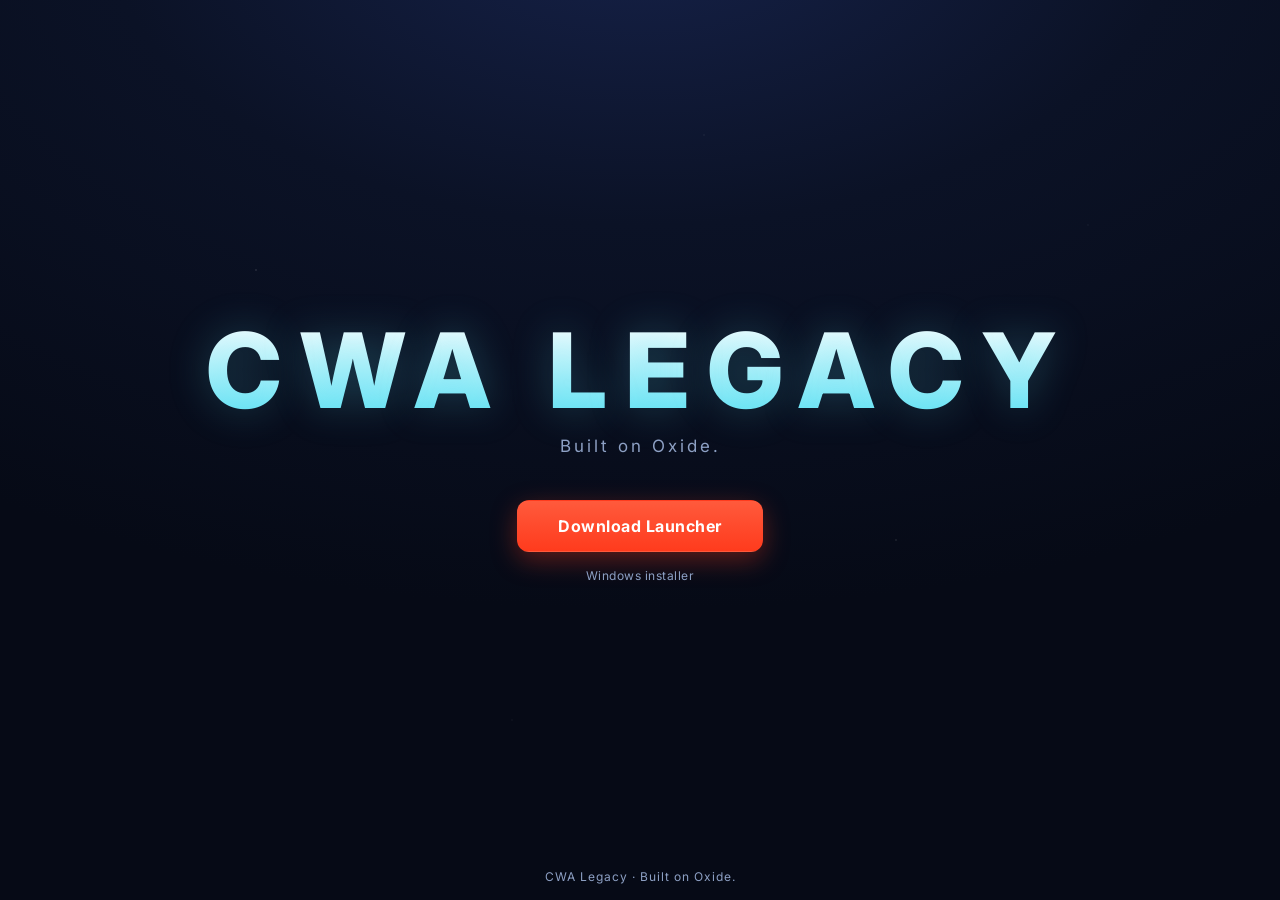
==== index.html @ 1ad1194b "Add files via upload" ====
<!DOCTYPE html>
<html lang="en">
  <head>
    <meta charset="UTF-8" />
    <meta name="viewport" content="width=device-width, initial-scale=1.0" />
    <title>CWA Legacy</title>
    <meta name="description" content="CWA Legacy — Built on Oxide." />
    <link rel="preconnect" href="https://fonts.googleapis.com" />
    <link rel="preconnect" href="https://fonts.gstatic.com" crossorigin />
    <link
      href="https://fonts.googleapis.com/css2?family=Inter:wght@400;600;800&display=swap"
      rel="stylesheet"
    />
    <style>
      :root {
        --bg-0: #060a16;
        --bg-1: #0b1226;
        --border: rgba(91, 225, 244, 0.22);
        --holo: #5be1f4;
        --republic: #ff3b1d;
        --text: #e8eefc;
        --muted: #8da0c4;
      }

      * {
        box-sizing: border-box;
      }

      html,
      body {
        margin: 0;
        height: 100%;
      }

      body {
        color: var(--text);
        font-family: Inter, "Segoe UI", system-ui, Arial, sans-serif;
        background: radial-gradient(
            1200px 700px at 50% -10%,
            #16224a 0%,
            var(--bg-1) 45%,
            var(--bg-0) 100%
          )
          fixed;
        min-height: 100vh;
        display: flex;
        flex-direction: column;
        align-items: center;
        justify-content: center;
        padding: 24px;
        overflow: hidden;
      }

      /* Subtle starfield via layered radial dots. */
      .starfield {
        position: fixed;
        inset: 0;
        pointer-events: none;
        opacity: 0.5;
        background-image: radial-gradient(1.5px 1.5px at 20% 30%, #ffffff55, transparent),
          radial-gradient(1.5px 1.5px at 70% 60%, #ffffff44, transparent),
          radial-gradient(1px 1px at 40% 80%, #ffffff33, transparent),
          radial-gradient(1px 1px at 85% 25%, #ffffff33, transparent),
          radial-gradient(1.5px 1.5px at 55% 15%, #ffffff22, transparent);
      }

      .hero {
        position: relative;
        text-align: center;
        z-index: 1;
        animation: rise 0.6s ease-out both;
      }

      .title {
        margin: 0;
        font-size: clamp(48px, 12vw, 104px);
        letter-spacing: clamp(6px, 2.2vw, 18px);
        font-weight: 800;
        line-height: 1;
        background: linear-gradient(180deg, #ffffff, var(--holo));
        -webkit-background-clip: text;
        background-clip: text;
        color: transparent;
        text-shadow: 0 0 40px rgba(91, 225, 244, 0.25);
      }

      .tagline {
        margin: 14px 0 0;
        font-size: clamp(13px, 2.5vw, 17px);
        letter-spacing: 3px;
        color: var(--muted);
      }

      .btn {
        display: inline-block;
        margin-top: 44px;
        padding: 15px 40px;
        border-radius: 12px;
        border: 1px solid transparent;
        background: linear-gradient(180deg, #ff5a3c, var(--republic));
        color: #fff;
        font-size: 16px;
        font-weight: 700;
        letter-spacing: 0.5px;
        text-decoration: none;
        cursor: pointer;
        box-shadow: 0 8px 26px rgba(255, 59, 29, 0.35);
        transition: transform 0.08s ease, box-shadow 0.15s ease;
      }

      .btn:hover {
        box-shadow: 0 10px 34px rgba(255, 59, 29, 0.55);
      }

      .btn:active {
        transform: translateY(1px);
      }

      .subtext {
        margin: 16px 0 0;
        font-size: 12px;
        letter-spacing: 0.5px;
        color: var(--muted);
      }

      .footer {
        position: fixed;
        bottom: 16px;
        left: 0;
        right: 0;
        text-align: center;
        font-size: 12px;
        letter-spacing: 1px;
        color: var(--muted);
        z-index: 1;
      }

      @keyframes rise {
        from {
          opacity: 0;
          transform: translateY(12px);
        }
        to {
          opacity: 1;
          transform: translateY(0);
        }
      }
    </style>
  </head>
  <body>
    <div class="starfield" aria-hidden="true"></div>

    <main class="hero">
      <h1 class="title">CWA LEGACY</h1>
      <p class="tagline">Built on Oxide.</p>

      <!-- Replace the href with your launcher download link
           (e.g. a GitHub Release .exe URL) before publishing. -->
      <a class="btn" href="#">Download Launcher</a>
      <p class="subtext">Windows installer</p>
    </main>

    <footer class="footer">CWA Legacy &middot; Built on Oxide.</footer>
  </body>
</html>
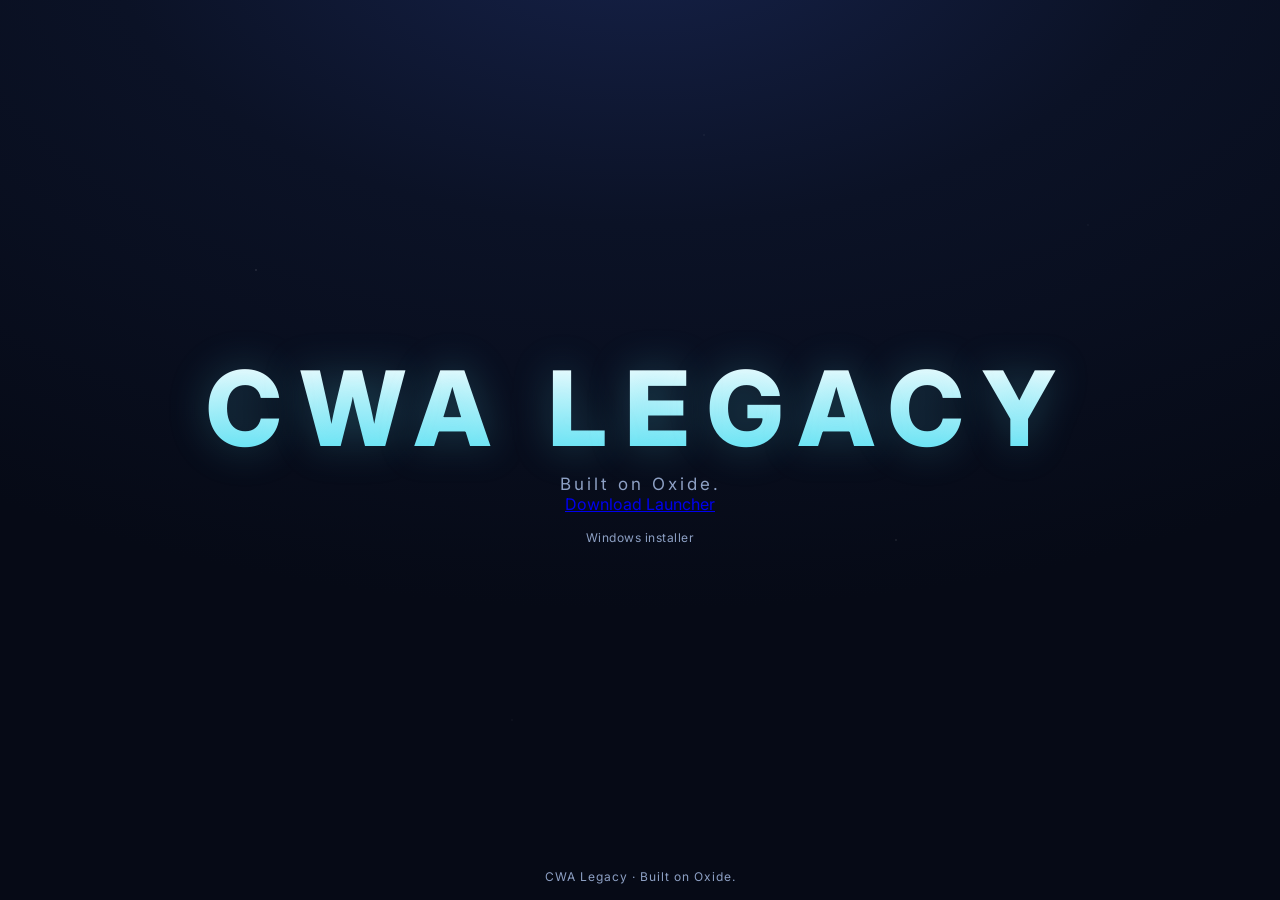
==== commit a363bba7: "Update index.html" ====
--- a/index.html
+++ b/index.html
@@ -50,8 +50,7 @@
         padding: 24px;
         overflow: hidden;
       }
-
-      /* Subtle starfield via layered radial dots. */
+      
       .starfield {
         position: fixed;
         inset: 0;
@@ -154,9 +153,9 @@
       <h1 class="title">CWA LEGACY</h1>
       <p class="tagline">Built on Oxide.</p>
 
-      <!-- Replace the href with your launcher download link
-           (e.g. a GitHub Release .exe URL) before publishing. -->
-      <a class="btn" href="#">Download Launcher</a>
+      <a href="https://github.com/nickcards/CWA-Legacy/releases/latest/download/CWA-Legacy-Setup.exe">
+  Download Launcher
+      </a>
       <p class="subtext">Windows installer</p>
     </main>
 
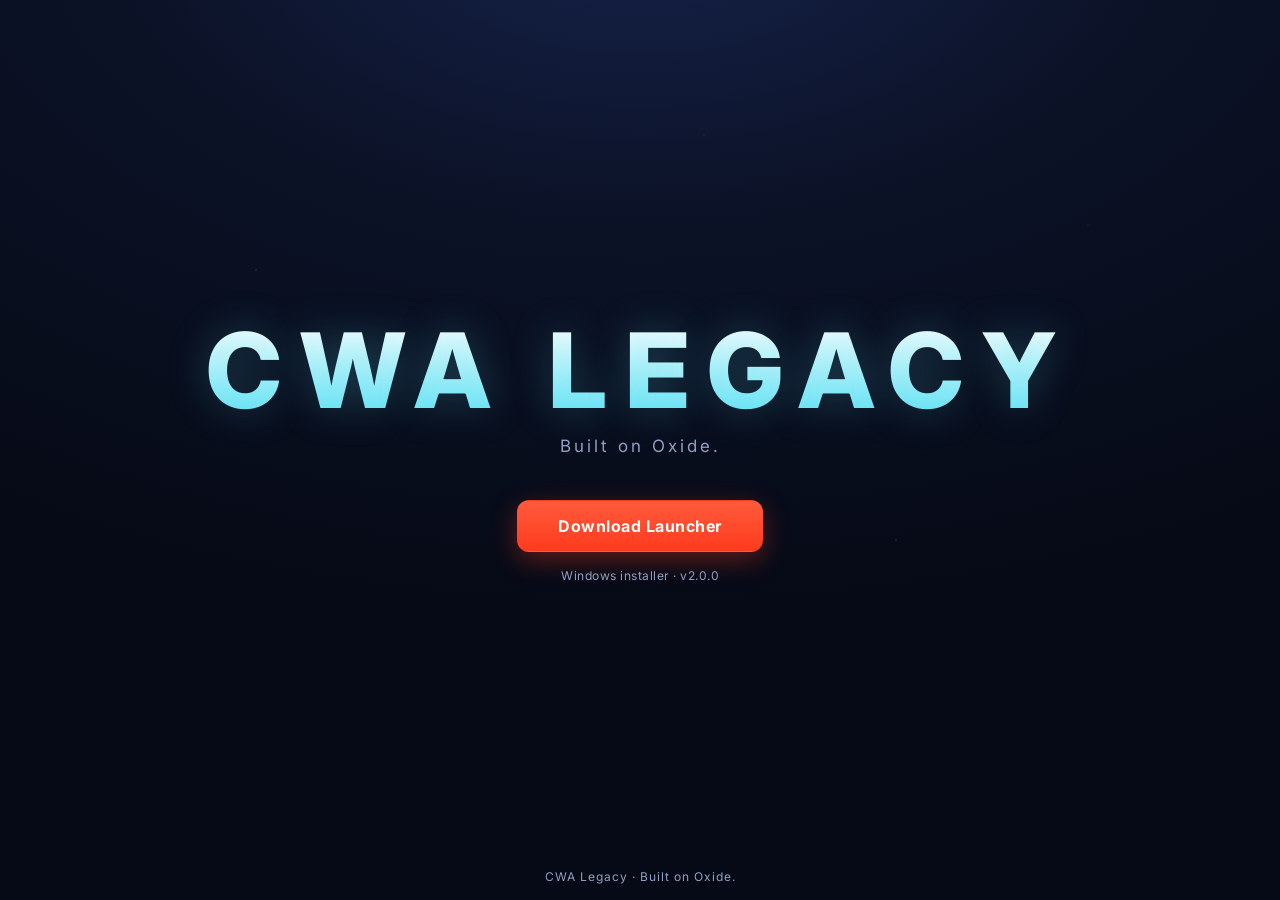
==== commit 243774d5: "Update index.html" ====
--- a/index.html
+++ b/index.html
@@ -153,10 +153,12 @@
       <h1 class="title">CWA LEGACY</h1>
       <p class="tagline">Built on Oxide.</p>
 
-      <a href="https://github.com/nickcards/CWA-Legacy/releases/latest/download/CWA-Legacy-Setup.exe">
-  Download Launcher
-      </a>
-      <p class="subtext">Windows installer</p>
+      <a
+        class="btn"
+        href="https://github.com/nickcards/CWA-Legacy/releases/latest/download/CWA-Legacy-Setup.exe"
+        >Download Launcher</a
+      >
+      <p class="subtext">Windows installer &middot; v2.0.0</p>
     </main>
 
     <footer class="footer">CWA Legacy &middot; Built on Oxide.</footer>
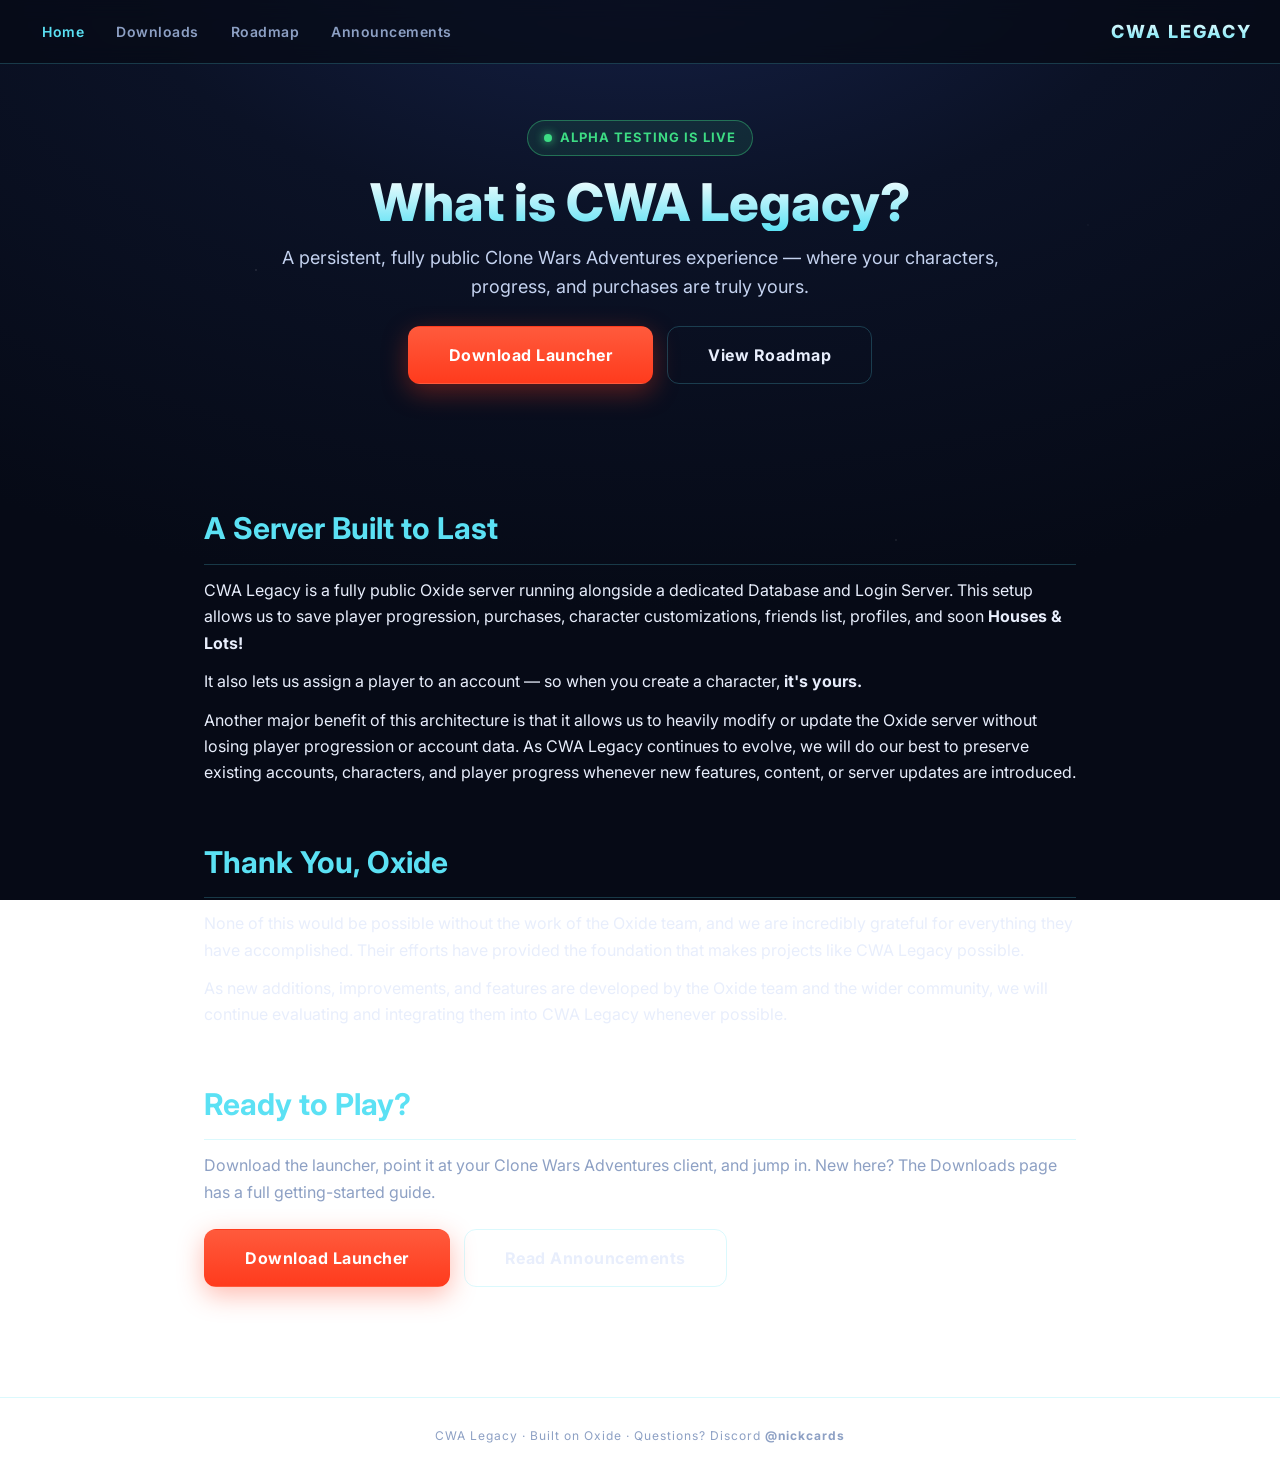
==== commit 17d47515: "Add files via upload" ====
--- a/index.html
+++ b/index.html
@@ -3,164 +3,100 @@
   <head>
     <meta charset="UTF-8" />
     <meta name="viewport" content="width=device-width, initial-scale=1.0" />
-    <title>CWA Legacy</title>
-    <meta name="description" content="CWA Legacy — Built on Oxide." />
+    <title>CWA Legacy — A Persistent Clone Wars Adventures Server</title>
+    <meta
+      name="description"
+      content="CWA Legacy is a public Oxide-based Clone Wars Adventures server with a dedicated database and login server that saves your progression, purchases, and characters."
+    />
     <link rel="preconnect" href="https://fonts.googleapis.com" />
     <link rel="preconnect" href="https://fonts.gstatic.com" crossorigin />
     <link
       href="https://fonts.googleapis.com/css2?family=Inter:wght@400;600;800&display=swap"
       rel="stylesheet"
     />
-    <style>
-      :root {
-        --bg-0: #060a16;
-        --bg-1: #0b1226;
-        --border: rgba(91, 225, 244, 0.22);
-        --holo: #5be1f4;
-        --republic: #ff3b1d;
-        --text: #e8eefc;
-        --muted: #8da0c4;
-      }
-
-      * {
-        box-sizing: border-box;
-      }
-
-      html,
-      body {
-        margin: 0;
-        height: 100%;
-      }
-
-      body {
-        color: var(--text);
-        font-family: Inter, "Segoe UI", system-ui, Arial, sans-serif;
-        background: radial-gradient(
-            1200px 700px at 50% -10%,
-            #16224a 0%,
-            var(--bg-1) 45%,
-            var(--bg-0) 100%
-          )
-          fixed;
-        min-height: 100vh;
-        display: flex;
-        flex-direction: column;
-        align-items: center;
-        justify-content: center;
-        padding: 24px;
-        overflow: hidden;
-      }
-      
-      .starfield {
-        position: fixed;
-        inset: 0;
-        pointer-events: none;
-        opacity: 0.5;
-        background-image: radial-gradient(1.5px 1.5px at 20% 30%, #ffffff55, transparent),
-          radial-gradient(1.5px 1.5px at 70% 60%, #ffffff44, transparent),
-          radial-gradient(1px 1px at 40% 80%, #ffffff33, transparent),
-          radial-gradient(1px 1px at 85% 25%, #ffffff33, transparent),
-          radial-gradient(1.5px 1.5px at 55% 15%, #ffffff22, transparent);
-      }
-
-      .hero {
-        position: relative;
-        text-align: center;
-        z-index: 1;
-        animation: rise 0.6s ease-out both;
-      }
-
-      .title {
-        margin: 0;
-        font-size: clamp(48px, 12vw, 104px);
-        letter-spacing: clamp(6px, 2.2vw, 18px);
-        font-weight: 800;
-        line-height: 1;
-        background: linear-gradient(180deg, #ffffff, var(--holo));
-        -webkit-background-clip: text;
-        background-clip: text;
-        color: transparent;
-        text-shadow: 0 0 40px rgba(91, 225, 244, 0.25);
-      }
-
-      .tagline {
-        margin: 14px 0 0;
-        font-size: clamp(13px, 2.5vw, 17px);
-        letter-spacing: 3px;
-        color: var(--muted);
-      }
-
-      .btn {
-        display: inline-block;
-        margin-top: 44px;
-        padding: 15px 40px;
-        border-radius: 12px;
-        border: 1px solid transparent;
-        background: linear-gradient(180deg, #ff5a3c, var(--republic));
-        color: #fff;
-        font-size: 16px;
-        font-weight: 700;
-        letter-spacing: 0.5px;
-        text-decoration: none;
-        cursor: pointer;
-        box-shadow: 0 8px 26px rgba(255, 59, 29, 0.35);
-        transition: transform 0.08s ease, box-shadow 0.15s ease;
-      }
-
-      .btn:hover {
-        box-shadow: 0 10px 34px rgba(255, 59, 29, 0.55);
-      }
-
-      .btn:active {
-        transform: translateY(1px);
-      }
-
-      .subtext {
-        margin: 16px 0 0;
-        font-size: 12px;
-        letter-spacing: 0.5px;
-        color: var(--muted);
-      }
-
-      .footer {
-        position: fixed;
-        bottom: 16px;
-        left: 0;
-        right: 0;
-        text-align: center;
-        font-size: 12px;
-        letter-spacing: 1px;
-        color: var(--muted);
-        z-index: 1;
-      }
-
-      @keyframes rise {
-        from {
-          opacity: 0;
-          transform: translateY(12px);
-        }
-        to {
-          opacity: 1;
-          transform: translateY(0);
-        }
-      }
-    </style>
+    <link rel="stylesheet" href="/styles.css" />
   </head>
   <body>
     <div class="starfield" aria-hidden="true"></div>
 
-    <main class="hero">
-      <h1 class="title">CWA LEGACY</h1>
-      <p class="tagline">Built on Oxide.</p>
+    <nav class="nav">
+      <div class="nav-links">
+        <a href="/" class="active">Home</a>
+        <a href="/downloads/">Downloads</a>
+        <a href="/roadmap/">Roadmap</a>
+        <a href="/announcements/">Announcements</a>
+      </div>
+      <a class="brand" href="/">CWA LEGACY</a>
+    </nav>
 
-      <a
-        class="btn"
-        href="https://github.com/nickcards/CWA-Legacy/releases/latest/download/CWA-Legacy-Setup.exe"
-        >Download Launcher</a
-      >
-      <p class="subtext">Windows installer &middot; v2.0.0</p>
+    <header class="hero">
+      <a class="pill" href="/announcements/"><span class="dot"></span> Alpha Testing is Live</a>
+      <h1 class="page-title" style="margin-top: 18px">What is CWA Legacy?</h1>
+      <p class="lead">
+        A persistent, fully public Clone Wars Adventures experience — where your
+        characters, progress, and purchases are truly yours.
+      </p>
+      <div class="btn-row">
+        <a class="btn" href="/downloads/">Download Launcher</a>
+        <a class="btn ghost" href="/roadmap/">View Roadmap</a>
+      </div>
+    </header>
+
+    <main class="page">
+      <section class="section">
+        <h2>A Server Built to Last</h2>
+        <p>
+          CWA Legacy is a fully public Oxide server running alongside a dedicated
+          Database and Login Server. This setup allows us to save player
+          progression, purchases, character customizations, friends list,
+          profiles, and soon <strong>Houses &amp; Lots!</strong>
+        </p>
+        <p>
+          It also lets us assign a player to an account — so when you create a
+          character, <strong>it's yours.</strong>
+        </p>
+        <p>
+          Another major benefit of this architecture is that it allows us to
+          heavily modify or update the Oxide server without losing player
+          progression or account data. As CWA Legacy continues to evolve, we
+          will do our best to preserve existing accounts, characters, and player
+          progress whenever new features, content, or server updates are
+          introduced.
+        </p>
+      </section>
+
+      <section class="section">
+        <h2>Thank You, Oxide</h2>
+        <p>
+          None of this would be possible without the work of the Oxide team, and
+          we are incredibly grateful for everything they have accomplished. Their
+          efforts have provided the foundation that makes projects like CWA
+          Legacy possible.
+        </p>
+        <p>
+          As new additions, improvements, and features are developed by the Oxide
+          team and the wider community, we will continue evaluating and
+          integrating them into CWA Legacy whenever possible.
+        </p>
+      </section>
+
+      <section class="section">
+        <h2>Ready to Play?</h2>
+        <p class="muted">
+          Download the launcher, point it at your Clone Wars Adventures client,
+          and jump in. New here? The Downloads page has a full getting-started
+          guide.
+        </p>
+        <div class="btn-row" style="justify-content: flex-start">
+          <a class="btn" href="/downloads/">Download Launcher</a>
+          <a class="btn ghost" href="/announcements/">Read Announcements</a>
+        </div>
+      </section>
     </main>
 
-    <footer class="footer">CWA Legacy &middot; Built on Oxide.</footer>
+    <footer class="footer">
+      CWA Legacy &middot; Built on Oxide &middot; Questions? Discord
+      <strong>@nickcards</strong>
+    </footer>
   </body>
 </html>
--- a/styles.css
+++ b/styles.css
@@ -0,0 +1,422 @@
+:root {
+  --bg-0: #060a16;
+  --bg-1: #0b1226;
+  --border: rgba(91, 225, 244, 0.22);
+  --holo: #5be1f4;
+  --republic: #ff3b1d;
+  --text: #e8eefc;
+  --muted: #8da0c4;
+  --card: rgba(13, 20, 42, 0.55);
+  --ok: #3ddc84;
+  --warn: #ffb83d;
+  --info: #5be1f4;
+  --bad: #ff6a6a;
+}
+
+* {
+  box-sizing: border-box;
+}
+
+html,
+body {
+  margin: 0;
+}
+
+body {
+  color: var(--text);
+  font-family: Inter, "Segoe UI", system-ui, Arial, sans-serif;
+  background: radial-gradient(
+      1200px 700px at 50% -10%,
+      #16224a 0%,
+      var(--bg-1) 45%,
+      var(--bg-0) 100%
+    )
+    fixed;
+  min-height: 100vh;
+  line-height: 1.65;
+}
+
+/* Subtle starfield via layered radial dots. */
+.starfield {
+  position: fixed;
+  inset: 0;
+  pointer-events: none;
+  opacity: 0.5;
+  z-index: 0;
+  background-image: radial-gradient(1.5px 1.5px at 20% 30%, #ffffff55, transparent),
+    radial-gradient(1.5px 1.5px at 70% 60%, #ffffff44, transparent),
+    radial-gradient(1px 1px at 40% 80%, #ffffff33, transparent),
+    radial-gradient(1px 1px at 85% 25%, #ffffff33, transparent),
+    radial-gradient(1.5px 1.5px at 55% 15%, #ffffff22, transparent);
+}
+
+/* ---------- Top navigation ---------- */
+.nav {
+  position: sticky;
+  top: 0;
+  z-index: 50;
+  display: flex;
+  align-items: center;
+  justify-content: space-between;
+  gap: 16px;
+  padding: 12px 28px;
+  background: rgba(6, 10, 22, 0.72);
+  backdrop-filter: blur(10px);
+  -webkit-backdrop-filter: blur(10px);
+  border-bottom: 1px solid var(--border);
+}
+
+.nav-links {
+  display: flex;
+  gap: 4px;
+  flex-wrap: wrap;
+}
+
+.nav-links a {
+  color: var(--muted);
+  text-decoration: none;
+  font-weight: 600;
+  font-size: 14px;
+  letter-spacing: 0.5px;
+  padding: 8px 14px;
+  border-radius: 8px;
+  transition: color 0.15s ease, background 0.15s ease;
+}
+
+.nav-links a:hover {
+  color: var(--text);
+  background: rgba(91, 225, 244, 0.08);
+}
+
+.nav-links a.active {
+  color: var(--holo);
+}
+
+.brand {
+  font-weight: 800;
+  letter-spacing: 2px;
+  font-size: 18px;
+  text-decoration: none;
+  white-space: nowrap;
+  background: linear-gradient(180deg, #ffffff, var(--holo));
+  -webkit-background-clip: text;
+  background-clip: text;
+  color: transparent;
+}
+
+/* ---------- Layout ---------- */
+.page {
+  position: relative;
+  z-index: 1;
+  max-width: 920px;
+  margin: 0 auto;
+  padding: 40px 24px 110px;
+  animation: rise 0.6s ease-out both;
+}
+
+.hero {
+  position: relative;
+  z-index: 1;
+  text-align: center;
+  padding: 56px 24px 28px;
+  animation: rise 0.6s ease-out both;
+}
+
+.title {
+  margin: 0;
+  font-size: clamp(48px, 12vw, 104px);
+  letter-spacing: clamp(6px, 2.2vw, 18px);
+  font-weight: 800;
+  line-height: 1;
+  background: linear-gradient(180deg, #ffffff, var(--holo));
+  -webkit-background-clip: text;
+  background-clip: text;
+  color: transparent;
+  text-shadow: 0 0 40px rgba(91, 225, 244, 0.25);
+}
+
+.tagline {
+  margin: 14px 0 0;
+  font-size: clamp(13px, 2.5vw, 17px);
+  letter-spacing: 3px;
+  color: var(--muted);
+}
+
+h1.page-title {
+  font-size: clamp(32px, 6vw, 52px);
+  font-weight: 800;
+  line-height: 1.1;
+  margin: 0 0 6px;
+  background: linear-gradient(180deg, #ffffff, var(--holo));
+  -webkit-background-clip: text;
+  background-clip: text;
+  color: transparent;
+}
+
+.lead {
+  font-size: clamp(15px, 2.2vw, 18px);
+  color: #c4d2ef;
+  max-width: 760px;
+}
+
+.hero .lead {
+  margin-left: auto;
+  margin-right: auto;
+}
+
+/* ---------- Sections & cards ---------- */
+.section {
+  margin-top: 52px;
+}
+
+.section > h2 {
+  font-size: clamp(22px, 3.5vw, 30px);
+  color: var(--holo);
+  margin: 0 0 4px;
+  padding-bottom: 10px;
+  border-bottom: 1px solid var(--border);
+}
+
+.eyebrow {
+  text-transform: uppercase;
+  letter-spacing: 3px;
+  font-size: 12px;
+  font-weight: 700;
+  color: var(--muted);
+  margin: 28px 0 8px;
+}
+
+.card {
+  background: var(--card);
+  border: 1px solid var(--border);
+  border-radius: 14px;
+  padding: 20px 22px;
+  margin-top: 16px;
+}
+
+.card-head {
+  display: flex;
+  align-items: center;
+  flex-wrap: wrap;
+  gap: 10px;
+  margin-bottom: 6px;
+}
+
+.card h3 {
+  margin: 0;
+  font-size: 18px;
+}
+
+.card p {
+  margin: 8px 0 0;
+}
+
+p {
+  margin: 12px 0 0;
+}
+
+ul.clean {
+  margin: 10px 0 0;
+  padding-left: 20px;
+}
+
+ul.clean li {
+  margin: 5px 0;
+}
+
+ul.clean li::marker {
+  color: var(--holo);
+}
+
+.muted {
+  color: var(--muted);
+}
+
+.divider {
+  height: 1px;
+  background: var(--border);
+  border: 0;
+  margin: 14px 0;
+}
+
+/* ---------- Badges ---------- */
+.badge {
+  display: inline-block;
+  font-size: 11px;
+  font-weight: 700;
+  padding: 3px 11px;
+  border-radius: 999px;
+  letter-spacing: 0.5px;
+  text-transform: uppercase;
+  white-space: nowrap;
+}
+
+.badge.ok {
+  color: var(--ok);
+  background: rgba(61, 220, 132, 0.12);
+  border: 1px solid rgba(61, 220, 132, 0.4);
+}
+
+.badge.warn {
+  color: var(--warn);
+  background: rgba(255, 184, 61, 0.12);
+  border: 1px solid rgba(255, 184, 61, 0.4);
+}
+
+.badge.info {
+  color: var(--info);
+  background: rgba(91, 225, 244, 0.1);
+  border: 1px solid rgba(91, 225, 244, 0.4);
+}
+
+.badge.bad {
+  color: var(--bad);
+  background: rgba(255, 106, 106, 0.12);
+  border: 1px solid rgba(255, 106, 106, 0.4);
+}
+
+/* ---------- Buttons ---------- */
+.btn {
+  display: inline-block;
+  margin-top: 32px;
+  padding: 15px 40px;
+  border-radius: 12px;
+  border: 1px solid transparent;
+  background: linear-gradient(180deg, #ff5a3c, var(--republic));
+  color: #fff;
+  font-size: 16px;
+  font-weight: 700;
+  letter-spacing: 0.5px;
+  text-decoration: none;
+  cursor: pointer;
+  box-shadow: 0 8px 26px rgba(255, 59, 29, 0.35);
+  transition: transform 0.08s ease, box-shadow 0.15s ease;
+}
+
+.btn:hover {
+  box-shadow: 0 10px 34px rgba(255, 59, 29, 0.55);
+}
+
+.btn:active {
+  transform: translateY(1px);
+}
+
+.btn.ghost {
+  background: transparent;
+  border: 1px solid var(--border);
+  color: var(--text);
+  box-shadow: none;
+}
+
+.btn.ghost:hover {
+  background: rgba(91, 225, 244, 0.08);
+  box-shadow: none;
+}
+
+.btn-row {
+  display: flex;
+  gap: 14px;
+  flex-wrap: wrap;
+  justify-content: center;
+  margin-top: 24px;
+}
+
+.btn-row .btn {
+  margin-top: 0;
+}
+
+.subtext {
+  margin: 16px 0 0;
+  font-size: 12px;
+  letter-spacing: 0.5px;
+  color: var(--muted);
+}
+
+/* ---------- Highlight / notice banners ---------- */
+.pill {
+  display: inline-flex;
+  align-items: center;
+  gap: 8px;
+  padding: 6px 16px;
+  border-radius: 999px;
+  font-size: 13px;
+  font-weight: 700;
+  letter-spacing: 1px;
+  text-transform: uppercase;
+  color: var(--ok);
+  background: rgba(61, 220, 132, 0.1);
+  border: 1px solid rgba(61, 220, 132, 0.4);
+  text-decoration: none;
+}
+
+.pill .dot {
+  width: 8px;
+  height: 8px;
+  border-radius: 50%;
+  background: var(--ok);
+  box-shadow: 0 0 10px var(--ok);
+}
+
+.notice {
+  margin-top: 20px;
+  padding: 16px 20px;
+  border-radius: 12px;
+  border: 1px solid var(--border);
+  background: var(--card);
+  border-left: 3px solid var(--warn);
+}
+
+.notice.alpha {
+  border-left-color: var(--info);
+}
+
+.notice h3 {
+  margin: 0 0 4px;
+  font-size: 16px;
+  color: var(--warn);
+}
+
+.notice.alpha h3 {
+  color: var(--info);
+}
+
+/* ---------- Footer ---------- */
+.footer {
+  position: relative;
+  z-index: 1;
+  text-align: center;
+  padding: 28px 16px 36px;
+  font-size: 12px;
+  letter-spacing: 1px;
+  color: var(--muted);
+  border-top: 1px solid var(--border);
+}
+
+.footer a {
+  color: var(--holo);
+  text-decoration: none;
+}
+
+@keyframes rise {
+  from {
+    opacity: 0;
+    transform: translateY(12px);
+  }
+  to {
+    opacity: 1;
+    transform: translateY(0);
+  }
+}
+
+@media (max-width: 560px) {
+  .nav {
+    padding: 10px 16px;
+  }
+  .nav-links a {
+    padding: 6px 10px;
+    font-size: 13px;
+  }
+  .brand {
+    font-size: 15px;
+  }
+}
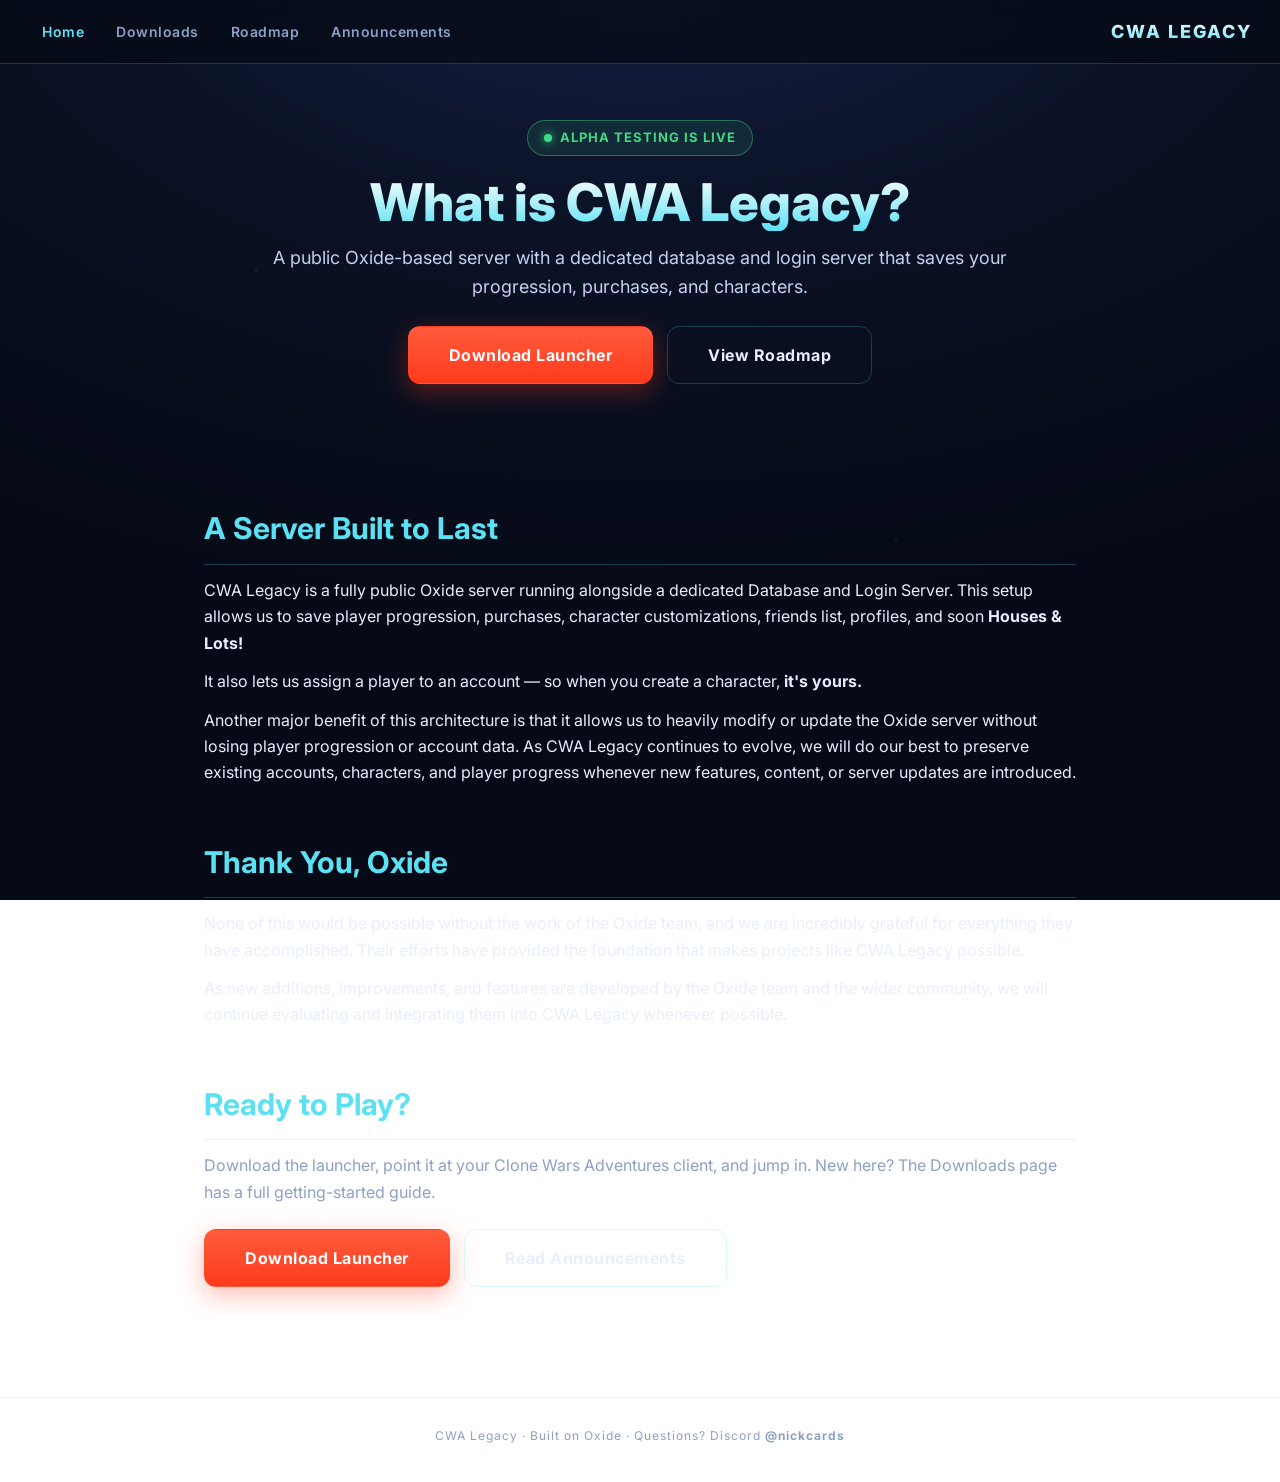
==== commit f092d38c: "Update index.html" ====
--- a/index.html
+++ b/index.html
@@ -3,10 +3,10 @@
   <head>
     <meta charset="UTF-8" />
     <meta name="viewport" content="width=device-width, initial-scale=1.0" />
-    <title>CWA Legacy — A Persistent Clone Wars Adventures Server</title>
+    <title>CWA Legacy — A Public Oxide Server</title>
     <meta
       name="description"
-      content="CWA Legacy is a public Oxide-based Clone Wars Adventures server with a dedicated database and login server that saves your progression, purchases, and characters."
+      content="CWA Legacy is a public Oxide-based server with a dedicated database and login server that saves your progression, purchases, and characters."
     />
     <link rel="preconnect" href="https://fonts.googleapis.com" />
     <link rel="preconnect" href="https://fonts.gstatic.com" crossorigin />
@@ -33,8 +33,7 @@
       <a class="pill" href="/announcements/"><span class="dot"></span> Alpha Testing is Live</a>
       <h1 class="page-title" style="margin-top: 18px">What is CWA Legacy?</h1>
       <p class="lead">
-        A persistent, fully public Clone Wars Adventures experience — where your
-        characters, progress, and purchases are truly yours.
+       A public Oxide-based server with a dedicated database and login server that saves your progression, purchases, and characters.
       </p>
       <div class="btn-row">
         <a class="btn" href="/downloads/">Download Launcher</a>
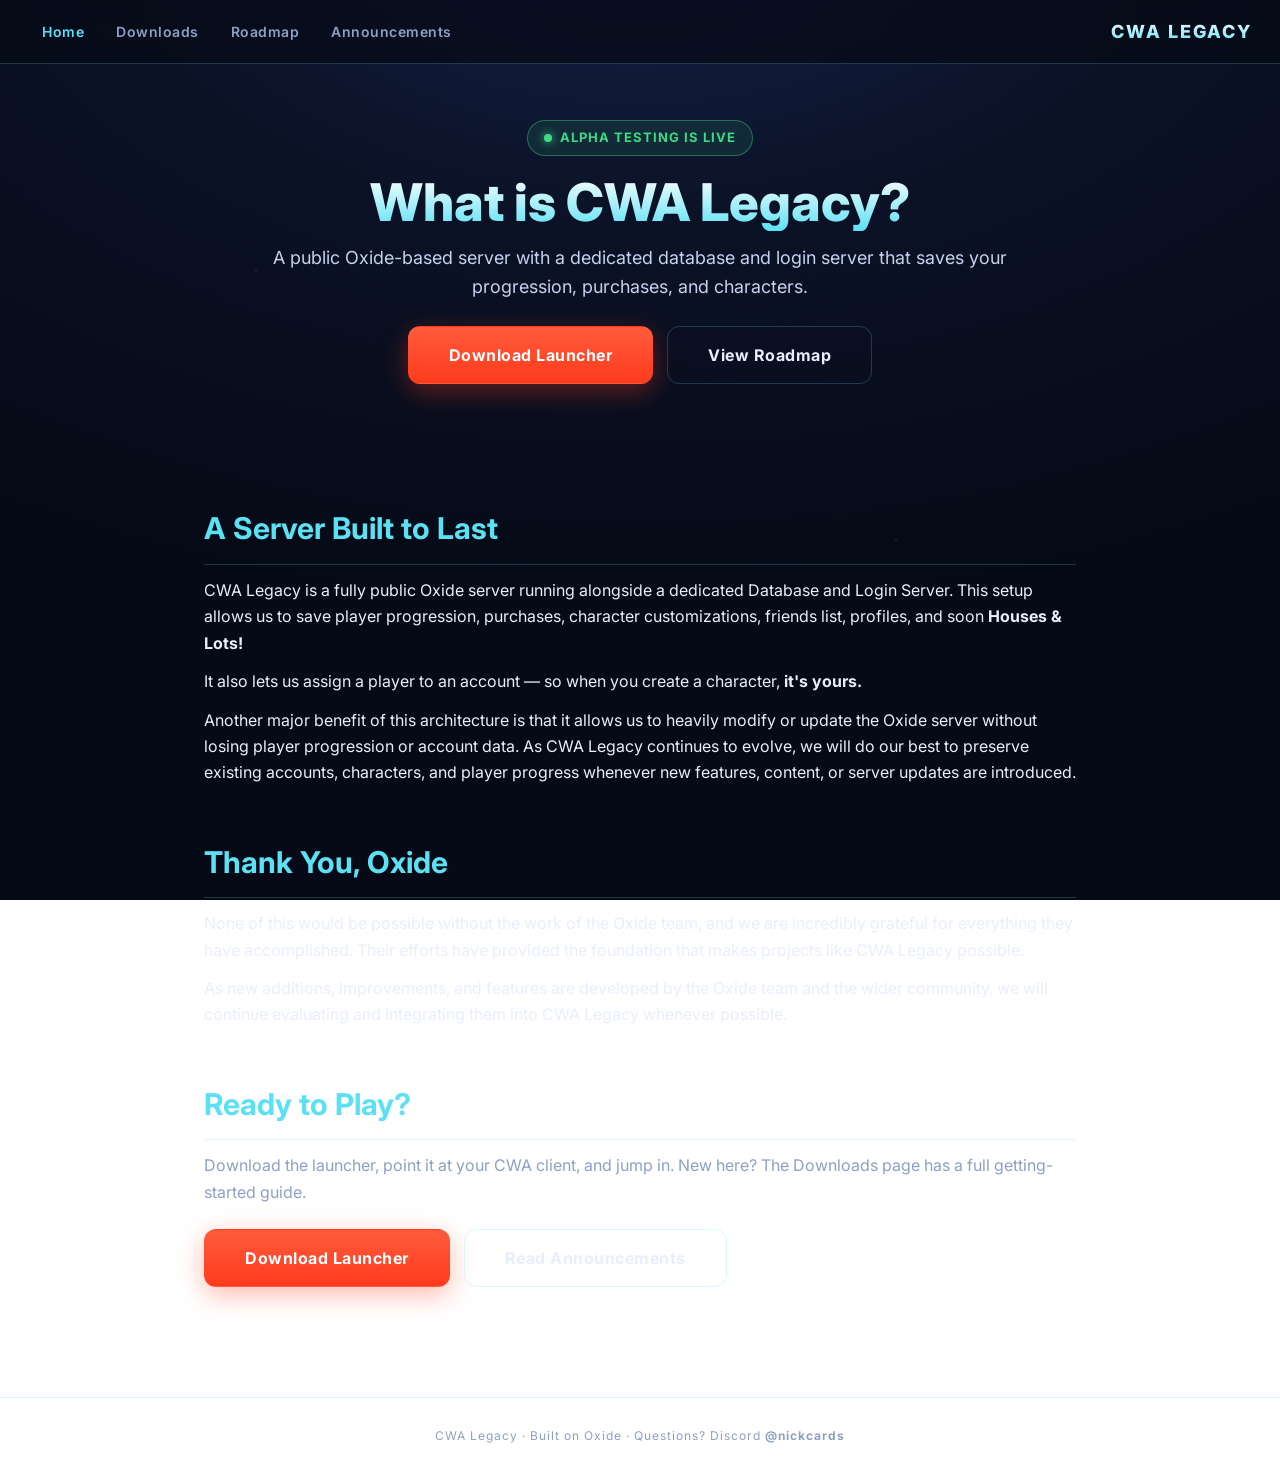
==== commit e7c4d9ae: "Update index.html" ====
--- a/index.html
+++ b/index.html
@@ -82,7 +82,7 @@
       <section class="section">
         <h2>Ready to Play?</h2>
         <p class="muted">
-          Download the launcher, point it at your Clone Wars Adventures client,
+          Download the launcher, point it at your CWA client,
           and jump in. New here? The Downloads page has a full getting-started
           guide.
         </p>
